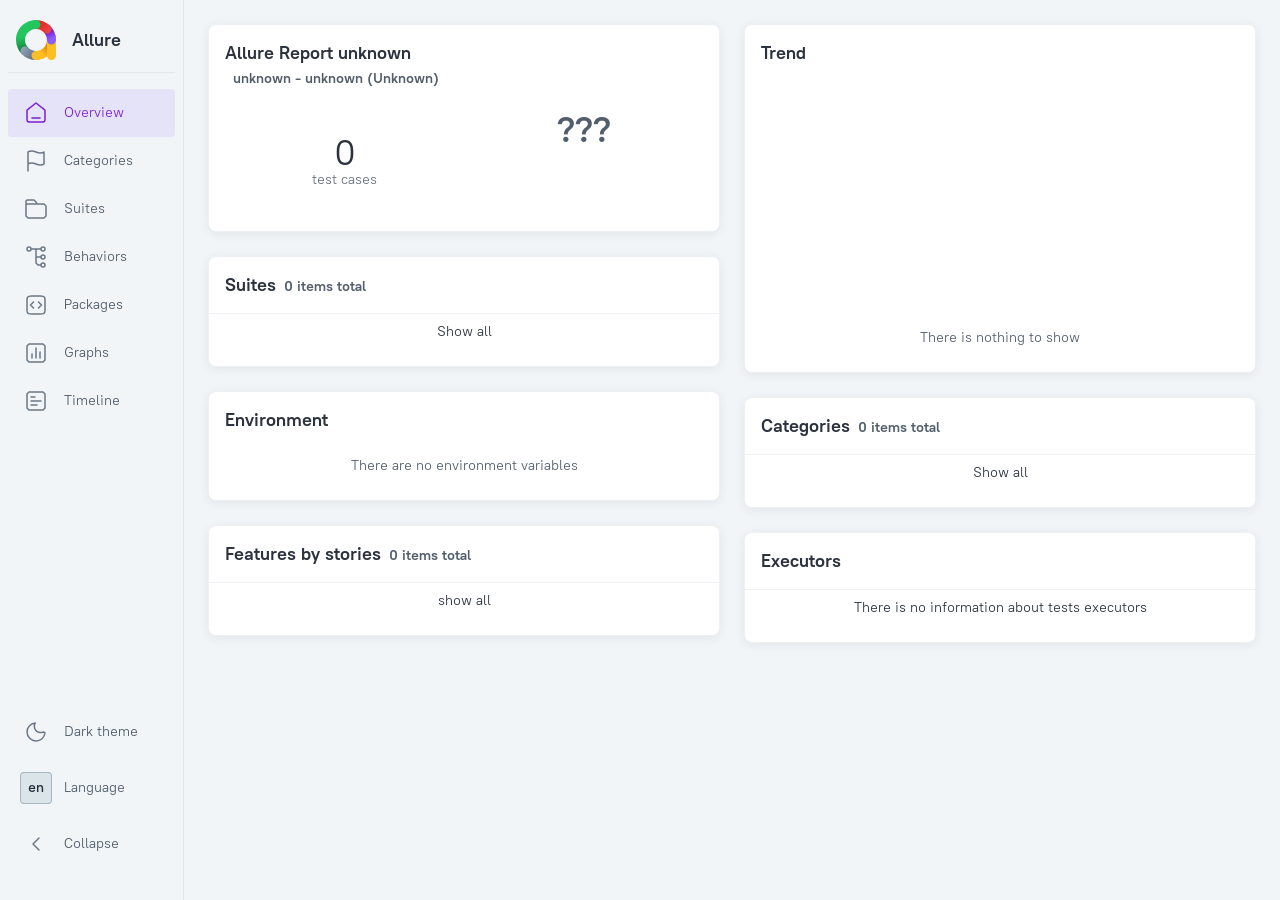
==== 17/index.html @ 670d33bf "deploy: 61402095fb0cbc394b2f5f9f25fa31fc1d1f535c" ====
<!DOCTYPE html>
<html dir="ltr" lang="en">
<head>
    <meta charset="utf-8">
    <meta name="allure-report-uuid" content="e913bd01-5184-4f28-b136-80da7cbdea07">
    <title>Allure Report</title>
    <link rel="icon" href="assets/favicon-BDLHVmV7.ico">
    <!-- allure-core-head:start -->
    <!-- allure-core-head:end -->
</head>
<body>
    <div id="alert"></div>
    <div id="content">
        <span class="spinner">
            <span class="spinner__circle"></span>
        </span>
    </div>
    <div id="popup"></div>
    <!-- allure-core-body:start -->
    <script>
        window.__allureCoreLoaded = new Promise(function (resolve, reject) {
        window.__allureResolveCoreLoaded = resolve;
        window.__allureRejectCoreLoaded = reject;
    });
    </script>
    <script src="assets/index-DbdpUWhB.js"></script>
    <script>
        if (typeof window.__allureResolveCoreLoaded === "function") {
            window.__allureResolveCoreLoaded([]);
        }
    </script>
    <!-- allure-core-body:end -->
    <script async src="https://www.googletagmanager.com/gtag/js?id=G-FVWC4GKEYS"></script>
    <script>
        window.dataLayer = window.dataLayer || [];
        function gtag(){dataLayer.push(arguments);}
        gtag('js', new Date());
        gtag('config', 'G-FVWC4GKEYS', {
          'allureVersion': '2.42.0',
          'reportUuid': 'e913bd01-5184-4f28-b136-80da7cbdea07',
          'single_file': false
        });
    </script>
</body>
</html>
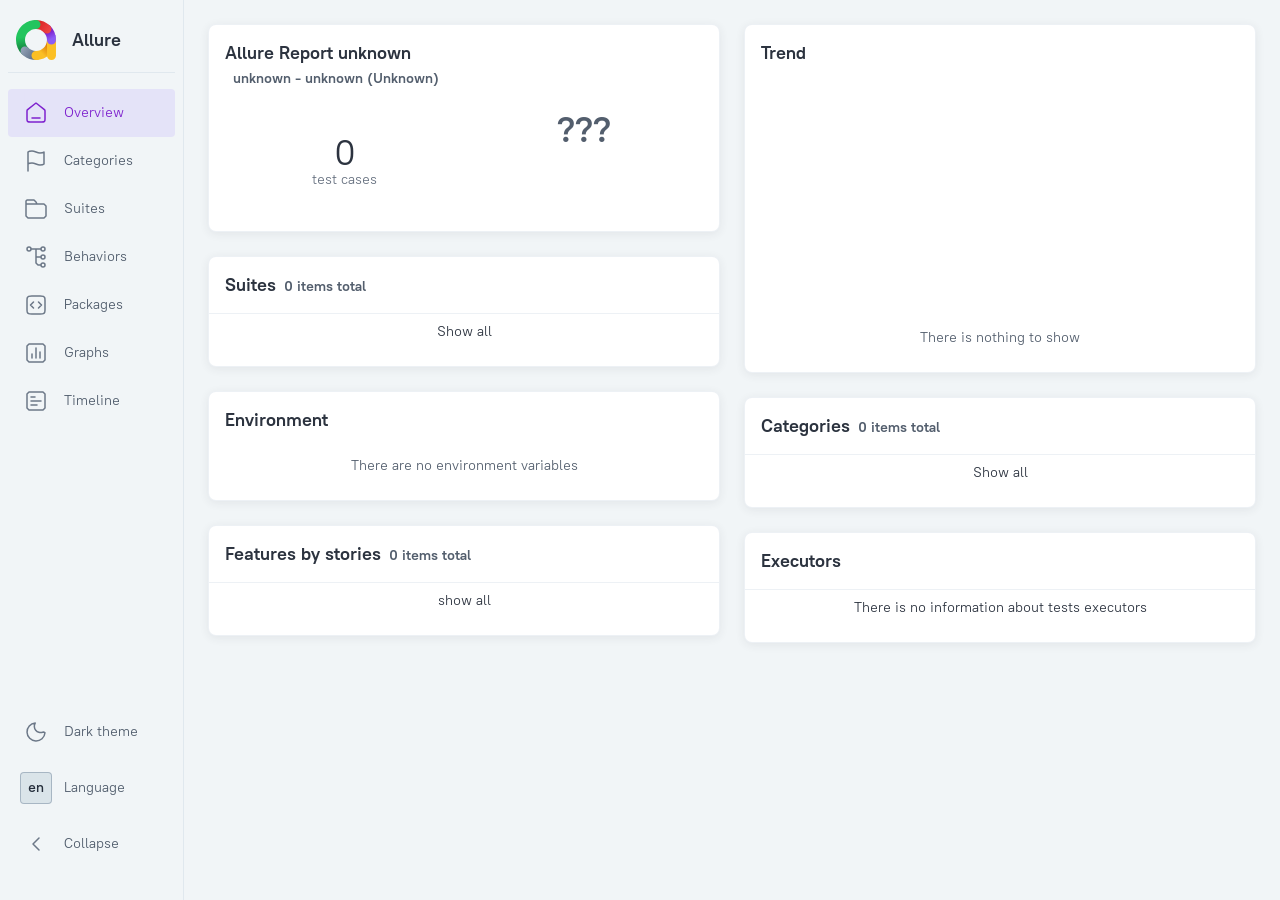
==== commit 9a7bfa15: "deploy: 61402095fb0cbc394b2f5f9f25fa31fc1d1f535c" ====
--- a/17/index.html
+++ b/17/index.html
@@ -2,7 +2,7 @@
 <html dir="ltr" lang="en">
 <head>
     <meta charset="utf-8">
-    <meta name="allure-report-uuid" content="e913bd01-5184-4f28-b136-80da7cbdea07">
+    <meta name="allure-report-uuid" content="a682bac8-b27c-464a-88e1-6aa229339255">
     <title>Allure Report</title>
     <link rel="icon" href="assets/favicon-BDLHVmV7.ico">
     <!-- allure-core-head:start -->
@@ -37,7 +37,7 @@
         gtag('js', new Date());
         gtag('config', 'G-FVWC4GKEYS', {
           'allureVersion': '2.42.0',
-          'reportUuid': 'e913bd01-5184-4f28-b136-80da7cbdea07',
+          'reportUuid': 'a682bac8-b27c-464a-88e1-6aa229339255',
           'single_file': false
         });
     </script>
